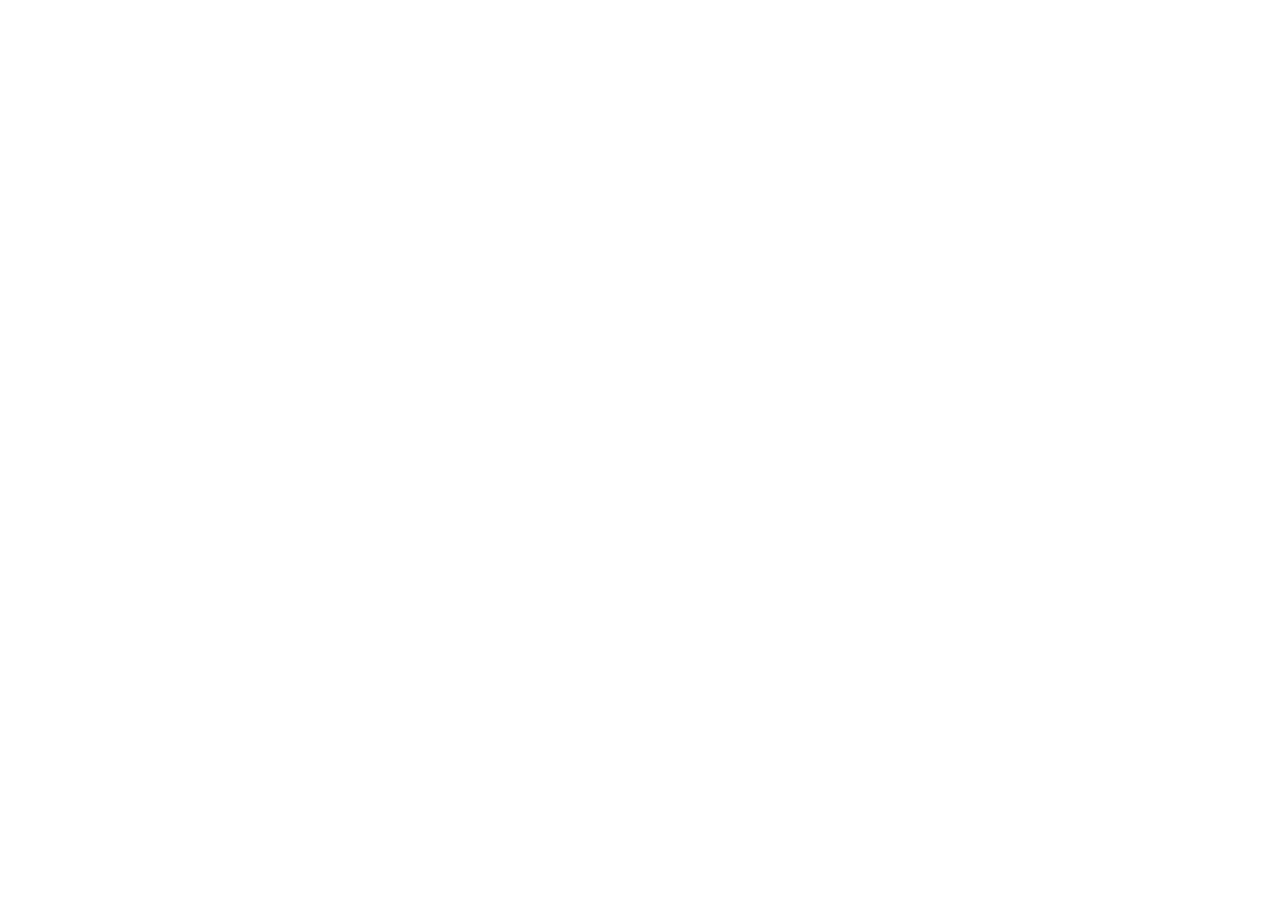
==== index.html @ b8824619 "Create index.html" ====
<!doctype html>
<html lang="en">
<head>
  <meta charset="utf-8">
  <meta name="viewport" content="width=device-width, initial-scale=1, viewport-fit=cover">
  <title>OneLife</title>
  <meta name="apple-mobile-web-app-title" content="OneLife">
  <meta name="mobile-web-app-capable" content="yes">
  <meta name="apple-mobile-web-app-capable" content="yes">
  <meta name="theme-color" content="#F6F5F2">
  <link rel="manifest" href="manifest.webmanifest">
  <link rel="apple-touch-icon" href="apple-touch-icon.png">
  <link rel="stylesheet" href="css/base.css">
  <link rel="stylesheet" href="css/board.css">
  <link rel="stylesheet" href="css/sheets.css">
  <link rel="stylesheet" href="css/screens.css">
  <script>
    (function () {
      var t = 'system';
      try { t = localStorage.getItem('onelife-theme') || 'system'; } catch (e) {}
      if (t !== 'light' && t !== 'dark') {
        t = window.matchMedia('(prefers-color-scheme: dark)').matches ? 'dark' : 'light';
      }
      document.documentElement.setAttribute('data-theme', t);
    })();
  </script>
</head>
<body>
  <div id="app"></div>
  <div id="sheet-root"></div>
  <canvas id="confetti"></canvas>
  <div id="toast" role="status" aria-live="polite"></div>
  <script type="module" src="js/app.js"></script>
</body>
</html>
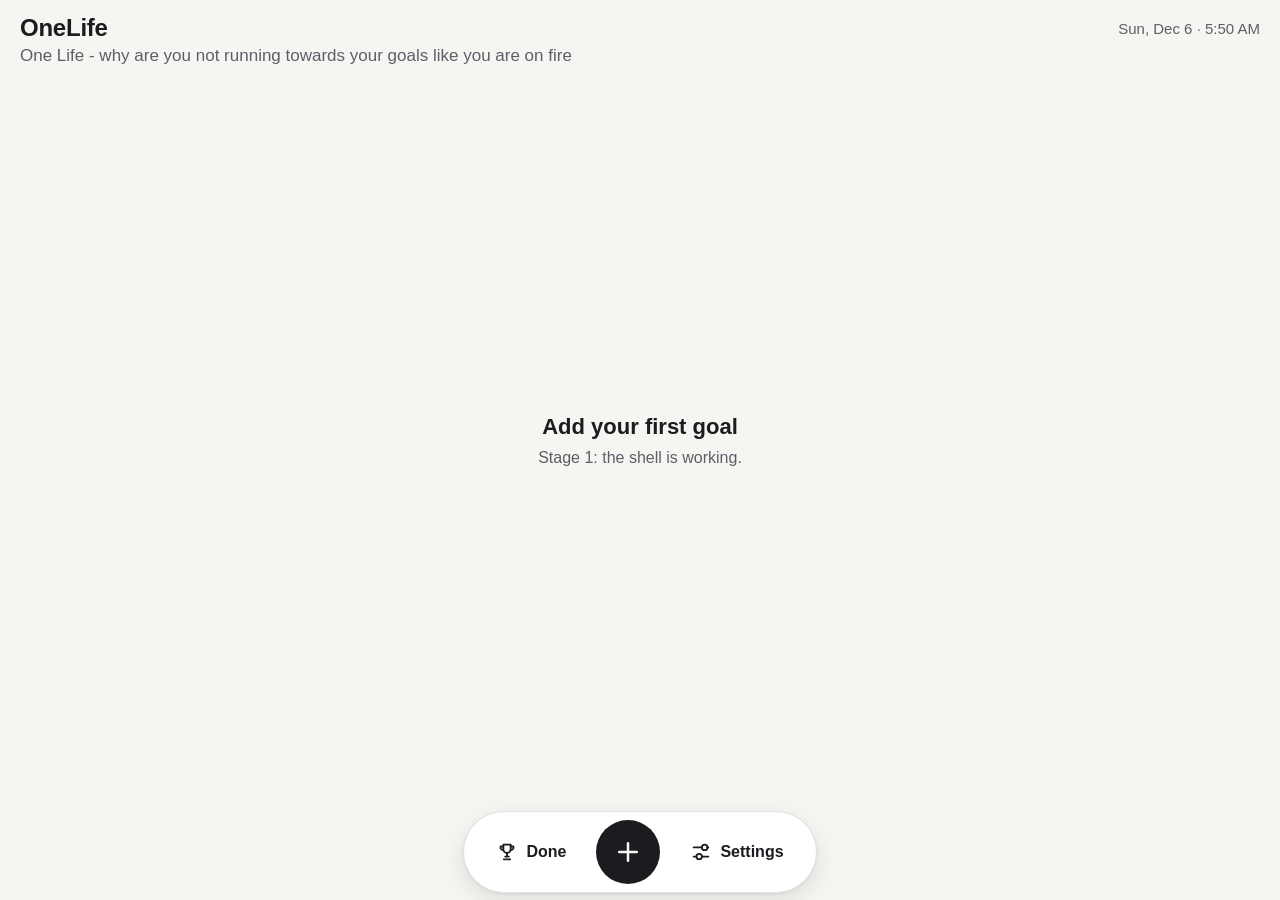
==== commit adf9bd1e: "Update fmt.Println message from 'Hello' to 'Goodbye'" ====
--- a/index.html
+++ b/index.html
@@ -7,28 +7,20 @@
   <meta name="apple-mobile-web-app-title" content="OneLife">
   <meta name="mobile-web-app-capable" content="yes">
   <meta name="apple-mobile-web-app-capable" content="yes">
-  <meta name="theme-color" content="#F6F5F2">
+  <meta name="apple-mobile-web-app-status-bar-style" content="black-translucent">
+  <meta name="color-scheme" content="dark">
+  <meta name="theme-color" content="#17181B">
   <link rel="manifest" href="manifest.webmanifest">
   <link rel="apple-touch-icon" href="apple-touch-icon.png">
   <link rel="stylesheet" href="css/base.css">
   <link rel="stylesheet" href="css/board.css">
   <link rel="stylesheet" href="css/sheets.css">
   <link rel="stylesheet" href="css/screens.css">
-  <script>
-    (function () {
-      var t = 'system';
-      try { t = localStorage.getItem('onelife-theme') || 'system'; } catch (e) {}
-      if (t !== 'light' && t !== 'dark') {
-        t = window.matchMedia('(prefers-color-scheme: dark)').matches ? 'dark' : 'light';
-      }
-      document.documentElement.setAttribute('data-theme', t);
-    })();
-  </script>
 </head>
 <body>
   <div id="app"></div>
   <div id="sheet-root"></div>
-  <canvas id="confetti"></canvas>
+  <div id="fx"></div>
   <div id="toast" role="status" aria-live="polite"></div>
   <script type="module" src="js/app.js"></script>
 </body>
--- a/css/base.css
+++ b/css/base.css
@@ -0,0 +1,190 @@
+/* OneLife base styles: colours, page frame, header, bottom bar, toast. */
+:root {
+  --bg: #F6F5F2;
+  --surface: #FFFFFF;
+  --text: #1C1C20;
+  --text-2: #5E5E69;
+  --line: rgba(20, 20, 30, 0.12);
+  --fill: rgba(20, 20, 30, 0.06);
+  --accent: #3D6FE8;
+  --red: #E5484D;
+  --red-text: #C62A2F;
+  --shadow: 0 8px 24px rgba(20, 20, 30, 0.10), 0 1px 3px rgba(20, 20, 30, 0.08);
+  --tint: 18%;
+  --c0: #4C7DF0; --c1: #1FA89A; --c2: #4FA657; --c3: #E0A21B;
+  --c4: #E8743B; --c5: #E0569B; --c6: #8B62E0; --c7: #6B7A90;
+}
+:root[data-theme="dark"] {
+  --bg: #141416;
+  --surface: #232327;
+  --text: #F2F2F5;
+  --text-2: #A7A7B2;
+  --line: rgba(255, 255, 255, 0.14);
+  --fill: rgba(255, 255, 255, 0.08);
+  --accent: #86A6FF;
+  --red-text: #FF8589;
+  --shadow: 0 8px 24px rgba(0, 0, 0, 0.5), 0 1px 3px rgba(0, 0, 0, 0.4);
+  --tint: 30%;
+}
+
+* { box-sizing: border-box; -webkit-tap-highlight-color: transparent; }
+html, body { margin: 0; height: 100%; }
+body {
+  background: var(--bg);
+  color: var(--text);
+  font: 17px/1.35 -apple-system, BlinkMacSystemFont, "Segoe UI", Roboto, "Helvetica Neue", Arial, sans-serif;
+  overflow: hidden;
+  overscroll-behavior: none;
+  touch-action: manipulation;
+  -webkit-user-select: none;
+  user-select: none;
+  -webkit-text-size-adjust: 100%;
+}
+button, input, textarea, select { font: inherit; color: inherit; }
+input, textarea { -webkit-user-select: text; user-select: text; }
+button { cursor: pointer; }
+
+#app {
+  position: fixed;
+  inset: 0;
+  display: flex;
+  flex-direction: column;
+  padding-top: env(safe-area-inset-top);
+  padding-left: env(safe-area-inset-left);
+  padding-right: env(safe-area-inset-right);
+}
+
+.icon { width: 22px; height: 22px; flex: none; }
+.icon-lg { width: 30px; height: 30px; }
+
+/* Header: app name, quote, status line */
+.header {
+  flex: none;
+  display: flex;
+  flex-wrap: wrap;
+  align-items: flex-start;
+  justify-content: space-between;
+  gap: 2px 24px;
+  padding: 14px 20px 10px;
+}
+.brand { flex: 1 1 440px; min-width: 0; }
+.brand-name { font-size: 24px; font-weight: 700; line-height: 1.15; letter-spacing: -0.01em; }
+.brand-quote { margin-top: 3px; font-size: 17px; line-height: 1.3; color: var(--text-2); overflow-wrap: break-word; }
+.status-line { flex: none; padding-top: 5px; font-size: 15px; color: var(--text-2); white-space: nowrap; }
+
+/* Board area */
+.board-wrap {
+  position: relative;
+  flex: 1 1 auto;
+  min-height: 0;
+  overflow-x: hidden;
+  overflow-y: auto;
+  -webkit-overflow-scrolling: touch;
+}
+.empty {
+  position: absolute;
+  inset: 0;
+  display: flex;
+  flex-direction: column;
+  align-items: center;
+  justify-content: center;
+  gap: 6px;
+  padding: 24px;
+  text-align: center;
+  color: var(--text-2);
+}
+.empty-title { font-size: 22px; font-weight: 600; color: var(--text); }
+.empty-sub { font-size: 16px; }
+
+/* Bottom bar */
+.bar {
+  flex: none;
+  height: calc(96px + env(safe-area-inset-bottom));
+  padding-bottom: env(safe-area-inset-bottom);
+  display: flex;
+  align-items: center;
+  justify-content: center;
+}
+.bar-inner {
+  display: flex;
+  align-items: center;
+  gap: 14px;
+  padding: 8px 16px;
+  background: var(--surface);
+  border: 1px solid var(--line);
+  border-radius: 999px;
+  box-shadow: var(--shadow);
+}
+.bar-btn {
+  position: relative;
+  display: flex;
+  align-items: center;
+  gap: 8px;
+  min-height: 48px;
+  padding: 0 16px;
+  border: 0;
+  border-radius: 999px;
+  background: transparent;
+  font-size: 16px;
+  font-weight: 600;
+}
+.bar-btn:active { background: var(--fill); }
+.add-btn {
+  width: 64px;
+  height: 64px;
+  flex: none;
+  display: grid;
+  place-items: center;
+  border: 0;
+  border-radius: 50%;
+  background: var(--text);
+  color: var(--bg);
+}
+.add-btn:active { transform: scale(0.95); }
+.dot {
+  position: absolute;
+  top: 8px;
+  right: 8px;
+  width: 10px;
+  height: 10px;
+  border-radius: 50%;
+  background: var(--red);
+}
+
+/* Toast and confetti layer */
+#toast {
+  position: fixed;
+  left: 50%;
+  bottom: calc(112px + env(safe-area-inset-bottom));
+  z-index: 60;
+  display: flex;
+  align-items: center;
+  gap: 14px;
+  max-width: min(92vw, 560px);
+  padding: 12px 18px;
+  border-radius: 14px;
+  background: var(--text);
+  color: var(--bg);
+  font-size: 16px;
+  opacity: 0;
+  pointer-events: none;
+  transform: translateX(-50%) translateY(20px);
+  transition: opacity 0.2s, transform 0.2s;
+}
+#toast.show { opacity: 1; pointer-events: auto; transform: translateX(-50%) translateY(0); }
+#toast button {
+  border: 0;
+  background: transparent;
+  color: inherit;
+  font-weight: 700;
+  text-decoration: underline;
+  padding: 6px 4px;
+}
+#confetti {
+  position: fixed;
+  inset: 0;
+  z-index: 70;
+  width: 100%;
+  height: 100%;
+  pointer-events: none;
+}
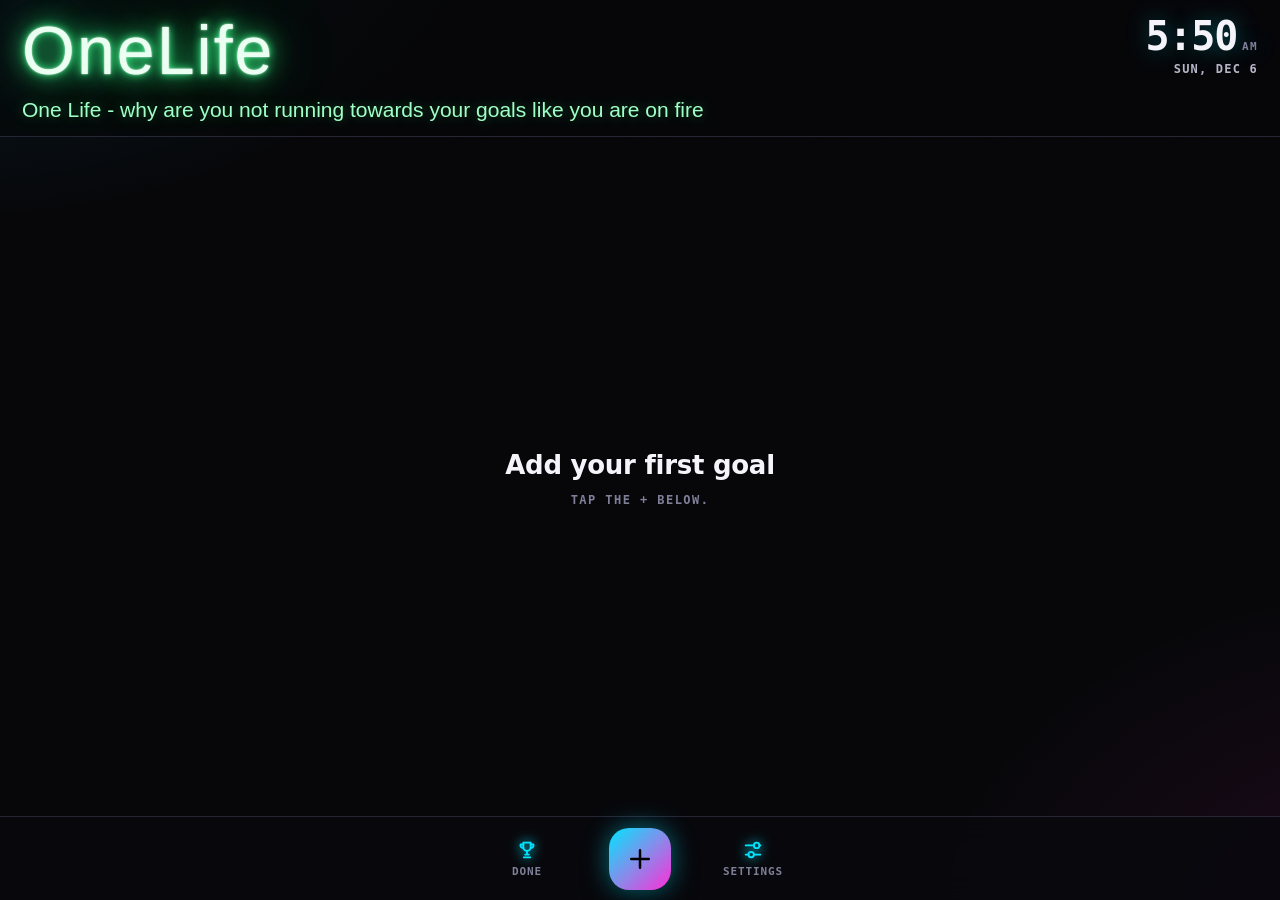
==== commit e7624a50: "Update index.html" ====
--- a/index.html
+++ b/index.html
@@ -9,13 +9,320 @@
   <meta name="apple-mobile-web-app-capable" content="yes">
   <meta name="apple-mobile-web-app-status-bar-style" content="black-translucent">
   <meta name="color-scheme" content="dark">
-  <meta name="theme-color" content="#17181B">
+  <meta name="theme-color" content="#060609">
   <link rel="manifest" href="manifest.webmanifest">
   <link rel="apple-touch-icon" href="apple-touch-icon.png">
   <link rel="stylesheet" href="css/base.css">
   <link rel="stylesheet" href="css/board.css">
   <link rel="stylesheet" href="css/sheets.css">
   <link rel="stylesheet" href="css/screens.css">
+  <style>
+    /* OneLife look: maximalist neon HUD. This block comes last, so it restyles
+       everything from the four css files without changing them. */
+    @property --a { syntax: '<angle>'; inherits: false; initial-value: 0deg; }
+
+    :root {
+      --bg: #060609; --void: #0f0f17; --panel: #0b0b12; --card2: #161621;
+      --text: #f4f4fa; --text-2: #b3b3c6; --tx3: #7a7a93;
+      --hair: #242433; --hair-2: #34344a;
+      --green: #39ff88; --green-core: #eafff2; --green-soft: #9dffc4;
+      --red: #ff3b5c; --red-text: #ff7d93;
+      --cyan: #00e5ff; --pink: #ff2bd6; --lime: #b6ff00; --orange: #ff8a00; --amber: #ffb800; --violet: #9d8cff;
+      --radius: 12px; --r: 18px;
+      --font: "Inter", "Segoe UI", system-ui, -apple-system, Roboto, sans-serif;
+      --font-num: "JetBrains Mono", "SF Mono", ui-monospace, Menlo, Consolas, monospace;
+      --t0: #00e5ff; --t1: #ff2bd6; --t2: #b6ff00; --t3: #ff8a00;
+      --t4: #39ff88; --t5: #ffb800; --t6: #9d8cff; --t7: #b3b3c6;
+      --s0: #00e5ff; --s1: #ff2bd6; --s2: #b6ff00; --s3: #ff8a00;
+      --s4: #39ff88; --s5: #ffb800; --s6: #9d8cff; --s7: #f4f4fa;
+      --glow-bg:
+        radial-gradient(900px 520px at -5% -10%, rgba(0, 229, 255, 0.11), transparent 60%),
+        radial-gradient(800px 600px at 110% 105%, rgba(255, 43, 214, 0.10), transparent 60%),
+        var(--bg);
+      --card-bg: linear-gradient(180deg, rgba(255, 255, 255, 0.035), rgba(255, 255, 255, 0) 60%), var(--void);
+      --rainbow: conic-gradient(from var(--a), var(--cyan), var(--pink), var(--orange), var(--lime), var(--cyan));
+    }
+
+    body { font: 400 16px/1.45 var(--font); background: var(--glow-bg); }
+    /* film grain */
+    body::after {
+      content: "";
+      position: fixed;
+      inset: -50%;
+      z-index: 100;
+      pointer-events: none;
+      opacity: 0.08;
+      mix-blend-mode: overlay;
+      will-change: transform;
+      background-image: url("data:image/svg+xml;utf8,<svg xmlns='http://www.w3.org/2000/svg' width='180' height='180'><filter id='n'><feTurbulence type='fractalNoise' baseFrequency='.85' numOctaves='3' stitchTiles='stitch'/><feColorMatrix values='0 0 0 0 1 0 0 0 0 1 0 0 0 0 1 0 0 0 1 0'/></filter><rect width='180' height='180' filter='url(%23n)'/></svg>");
+      animation: grain 0.9s steps(6) infinite;
+    }
+    @keyframes grain {
+      0%, 100% { transform: translate(0, 0); }
+      20% { transform: translate(-3%, 2%); }
+      40% { transform: translate(2%, -4%); }
+      60% { transform: translate(-4%, 3%); }
+      80% { transform: translate(4%, 1%); }
+    }
+    @keyframes spin { to { --a: 360deg; } }
+
+    .n { font-family: var(--font-num); font-weight: 700; letter-spacing: 0; }
+
+    /* ----- Header: the name stays exactly as it was ----- */
+    .header { padding: 16px 22px 12px; border-bottom: 1px solid var(--hair); background: rgba(6, 6, 9, 0.55); }
+    .brand-name, .brand-quote { font-family: "Avenir Next", -apple-system, "Helvetica Neue", "Segoe UI", sans-serif; }
+    .clock { font-weight: 800; font-size: 40px; letter-spacing: -0.03em; text-shadow: 0 0 22px rgba(0, 229, 255, 0.35); }
+    .clock .ampm { font: 700 11px var(--font-num); letter-spacing: 0.12em; color: var(--tx3); }
+    .cluster-date { font: 600 12px var(--font-num); letter-spacing: 0.1em; text-transform: uppercase; color: var(--text-2); }
+    .cluster-score { font: 600 12px var(--font-num); letter-spacing: 0.1em; text-transform: uppercase; color: var(--tx3); }
+    .cluster-score .n { font-size: 16px; font-weight: 800; color: var(--pink); text-shadow: 0 0 14px var(--pink); }
+    .empty-title { font-size: 26px; font-weight: 800; letter-spacing: -0.01em; }
+    .empty-sub { font: 600 12px var(--font-num); letter-spacing: 0.12em; text-transform: uppercase; color: var(--tx3); }
+
+    /* ----- Goal boxes: rounded glowing cards, colour still from the heat scale ----- */
+    .box-body { padding: 13px 14px 12px 24px; border-radius: var(--r); background: var(--card-bg); }
+    .box-tag { left: 10px; top: 14px; bottom: 14px; width: 4px; border-radius: 2px; opacity: 1; box-shadow: 0 0 8px var(--tag); }
+    .box .box-title { font-weight: 750; line-height: 1.2; letter-spacing: -0.01em; }
+    .box-second .n, .box-progress .n, .box-status .n { font-size: 1em; }
+    .box-bar { height: 6px; border-radius: 3px; background: var(--hair); overflow: hidden; }
+    .box-bar b { border-radius: inherit; box-shadow: 0 0 10px var(--neon); }
+    .box-strip i { border-radius: 3px; }
+    .box-tick span { border-width: 2px; border-radius: 9px; background: color-mix(in srgb, var(--neon) 14%, transparent); }
+    .box.is-done .box-title { color: var(--text-2); }
+    /* a session running right now gets the spinning rainbow border */
+    .box.is-running .box-body {
+      border-color: transparent;
+      background: linear-gradient(var(--void), var(--void)) padding-box, var(--rainbow) border-box;
+      animation: drift var(--drift, 11s) ease-in-out var(--phase, 0s) infinite alternate, spin 6s linear infinite;
+    }
+    .box.is-running.flash .box-body { border-color: #fff; background: color-mix(in srgb, var(--neon) 38%, var(--void)); }
+
+    /* ----- Bottom bar ----- */
+    .bar {
+      height: calc(84px + env(safe-area-inset-bottom));
+      gap: 34px;
+      border-top: 1px solid var(--hair);
+      background: rgba(8, 8, 13, 0.9);
+      -webkit-backdrop-filter: blur(14px);
+      backdrop-filter: blur(14px);
+    }
+    .bar-btn {
+      flex-direction: column;
+      gap: 4px;
+      min-width: 96px;
+      min-height: 56px;
+      padding: 0 12px;
+      border: 0;
+      border-radius: var(--radius);
+      background: none;
+      color: var(--tx3);
+      font: 700 11px var(--font-num);
+      letter-spacing: 0.08em;
+      text-transform: uppercase;
+    }
+    .bar-btn .icon { color: var(--cyan); filter: drop-shadow(0 0 6px var(--cyan)); }
+    .bar-btn:active { background: var(--card2); color: var(--text); }
+    .add-btn {
+      width: 62px;
+      height: 62px;
+      border: 0;
+      border-radius: 20px;
+      color: #000;
+      background: linear-gradient(135deg, var(--cyan), var(--pink));
+      box-shadow: 0 0 26px rgba(0, 229, 255, 0.45), 0 10px 26px rgba(0, 0, 0, 0.6);
+    }
+    .add-btn:active { transform: scale(0.94); }
+    .dot { top: 4px; right: 26px; border-radius: 50%; background: var(--pink); box-shadow: 0 0 10px var(--pink); }
+
+    /* ----- Toast ----- */
+    #toast {
+      padding: 10px 12px 10px 16px;
+      border: 1px solid var(--hair-2);
+      border-radius: 14px;
+      background: #15151f;
+      box-shadow: 0 8px 30px rgba(0, 0, 0, 0.6);
+      font-size: 14px;
+    }
+    #toast button {
+      min-height: 44px;
+      padding: 0 12px;
+      border-radius: 10px;
+      background: var(--card2);
+      color: var(--cyan);
+      font-weight: 800;
+      text-decoration: none;
+    }
+
+    /* ----- Sheets, inputs, buttons ----- */
+    .sheet-backdrop { background: rgba(0, 0, 0, 0.62); -webkit-backdrop-filter: blur(3px); backdrop-filter: blur(3px); }
+    .sheet {
+      position: relative;
+      border: 1px solid var(--hair-2);
+      border-radius: 22px;
+      background: var(--panel);
+      box-shadow: 0 12px 40px rgba(0, 0, 0, 0.6), 0 0 40px rgba(0, 229, 255, 0.07);
+    }
+    .sheet::before {
+      content: "";
+      position: absolute;
+      top: 0;
+      left: 18%;
+      right: 18%;
+      height: 1px;
+      background: linear-gradient(90deg, transparent, var(--cyan), var(--pink), transparent);
+    }
+    .sheet-title { margin-bottom: 14px; font: 800 13px var(--font-num); letter-spacing: 0.12em; text-transform: uppercase; }
+    .sheet-note, .fnote { font-size: 14px; color: var(--text-2); }
+
+    .input { min-height: 48px; border: 1px solid var(--hair-2); border-radius: 12px; background: var(--bg); font-size: 16px; }
+    .input:focus { border-color: var(--cyan); box-shadow: 0 0 0 3px rgba(0, 229, 255, 0.18); }
+    .input::placeholder { color: var(--tx3); }
+    .input-title { font-family: var(--font-num); font-weight: 600; font-size: 18px; }
+
+    .btn {
+      min-height: 46px;
+      padding: 0 16px;
+      border: 1px solid var(--hair-2);
+      border-radius: 12px;
+      background: var(--card2);
+      color: var(--text);
+      font-size: 15px;
+      font-weight: 650;
+      letter-spacing: 0;
+      white-space: nowrap;
+    }
+    .btn:active { border-color: var(--tx3); background: var(--card2); }
+    .btn-primary {
+      border: 0;
+      color: #000;
+      background: linear-gradient(135deg, var(--cyan), #8b6cff);
+      box-shadow: 0 0 18px rgba(0, 229, 255, 0.28);
+    }
+    .btn-primary:active { background: linear-gradient(135deg, var(--cyan), #8b6cff); }
+    .btn-primary:disabled { box-shadow: none; }
+    .btn-danger { border-color: rgba(255, 59, 92, 0.6); background: transparent; color: var(--red); }
+    .icon-btn { border-color: var(--hair-2); border-radius: 12px; background: var(--card2); }
+
+    .fsec-label { font: 700 11px/1.3 var(--font-num); letter-spacing: 0.14em; text-transform: uppercase; color: var(--tx3); }
+    .field { font-size: 13px; font-weight: 650; color: var(--text-2); }
+    .field-error { font-size: 14px; color: var(--red); }
+    .seg-btn { border: 1px solid var(--hair-2); border-radius: 10px; background: var(--card2); color: var(--text-2); font-size: 14px; font-weight: 700; }
+    .seg-btn.is-on { border-color: var(--cyan); background: var(--cyan); color: #000; box-shadow: 0 0 12px rgba(0, 229, 255, 0.4); }
+    .num-seg .seg-btn { font: 700 15px var(--font-num); }
+    .chips .seg-btn { border-radius: 999px; }
+    .chips .daychip { border-radius: 50%; }
+    .chips-label, .scale > span { font: 700 11px var(--font-num); letter-spacing: 0.14em; text-transform: uppercase; color: var(--tx3); }
+    .dayrow-off { color: var(--tx3); }
+    .swatch { border-radius: 12px; opacity: 0.8; box-shadow: 0 0 12px color-mix(in srgb, var(--tag) 60%, transparent); }
+
+    /* ----- Goal detail ----- */
+    .detail-tag { width: 5px; border-radius: 3px; box-shadow: 0 0 10px var(--tag); }
+    .detail-title { font-size: 24px; font-weight: 800; letter-spacing: -0.01em; }
+    .detail-sub { font: 600 12px var(--font-num); letter-spacing: 0.06em; color: var(--text-2); }
+    .pill {
+      min-height: 32px;
+      display: inline-flex;
+      align-items: center;
+      padding: 0 12px;
+      border: 1px solid var(--hair-2);
+      border-radius: 999px;
+      background: var(--card2);
+      font-size: 13px;
+    }
+    .pill.hot { border-color: rgba(255, 59, 92, 0.6); background: transparent; color: var(--red); }
+    .pill.hot .n { color: var(--red); }
+    .steptick i { border-width: 2px; border-radius: 8px; }
+    .steptick.is-on i { border-color: var(--green); background: var(--green); color: #000; box-shadow: 0 0 12px var(--green); }
+    .steptick.is-on span { color: var(--tx3); text-decoration: line-through; }
+    .bignum b { font-weight: 800; font-size: 42px; letter-spacing: -0.03em; text-shadow: 0 0 22px rgba(0, 229, 255, 0.35); }
+    .bar-line { height: 6px; border-radius: 3px; background: var(--hair); overflow: hidden; }
+    .bar-line b { border-radius: inherit; background: var(--cyan); box-shadow: 0 0 10px var(--cyan); }
+    .stat { border: 1px solid var(--hair); border-radius: var(--r); background: var(--card-bg); }
+    .stat-num { font-weight: 800; letter-spacing: -0.02em; text-shadow: 0 0 16px rgba(0, 229, 255, 0.45); }
+    .stat-num.hot { color: var(--red); text-shadow: 0 0 16px rgba(255, 59, 92, 0.5); }
+    .stat-label { font: 700 11px/1.3 var(--font-num); letter-spacing: 0.14em; text-transform: uppercase; color: var(--tx3); }
+    .hrow-day { font: 600 12px var(--font-num); letter-spacing: 0.04em; color: var(--tx3); }
+    .hrow-what.hot, .hrow-what.hot .n { color: var(--red); }
+
+    /* ----- Goal finished: card with the spinning rainbow border ----- */
+    .finish-card {
+      border: 1.5px solid transparent;
+      border-radius: 22px;
+      background: linear-gradient(var(--void), var(--void)) padding-box, var(--rainbow) border-box;
+      box-shadow: 0 0 40px rgba(0, 229, 255, 0.18), 0 0 80px rgba(255, 43, 214, 0.12);
+      animation: spin 6s linear infinite;
+    }
+    .finish-label { font: 700 12px var(--font-num); letter-spacing: 0.14em; text-transform: uppercase; color: var(--green); }
+    .finish-title { font-weight: 800; letter-spacing: -0.02em; color: var(--text); text-shadow: 0 0 22px rgba(0, 229, 255, 0.35); }
+    .finish-totals { font-family: var(--font-num); font-size: 14px; }
+
+    /* ----- Screens: Done and Settings ----- */
+    #screen { background: var(--glow-bg); }
+    .screen-head {
+      min-height: 56px;
+      padding: 8px 16px;
+      border-bottom: 1px solid var(--hair);
+      background: rgba(6, 6, 9, 0.8);
+      -webkit-backdrop-filter: blur(14px);
+      backdrop-filter: blur(14px);
+    }
+    .screen-title {
+      flex: 0 0 auto;
+      margin-right: auto;
+      font: 800 15px var(--font-num);
+      letter-spacing: 0.1em;
+      text-transform: uppercase;
+      color: transparent;
+      background: linear-gradient(90deg, var(--cyan), var(--pink));
+      -webkit-background-clip: text;
+      background-clip: text;
+    }
+    .screen-body { padding-top: 16px; }
+    .screen-empty { font-size: 15px; font-weight: 600; color: var(--tx3); }
+
+    .set-sec, .set-sec:first-child {
+      margin-bottom: 10px;
+      padding: 16px;
+      border: 1px solid var(--hair);
+      border-radius: var(--r);
+      background: var(--card-bg);
+    }
+    .set-h { margin-bottom: 12px; font: 800 13px var(--font-num); letter-spacing: 0.12em; text-transform: uppercase; }
+    .set-row { margin-top: 6px; padding: 8px 0; border-bottom: 1px solid var(--hair); }
+    .set-row:last-child { border-bottom: 0; }
+    .set-label { font-size: 14px; font-weight: 600; }
+    .set-note { font-size: 13px; color: var(--tx3); }
+    .set-banner {
+      border-color: rgba(255, 184, 0, 0.45);
+      border-radius: 12px;
+      color: var(--amber);
+      box-shadow: 0 0 22px rgba(255, 184, 0, 0.12);
+    }
+
+    .sign { border-radius: var(--r); background: var(--card-bg); }
+    .sign-title { font-size: 24px; font-weight: 800; letter-spacing: -0.01em; }
+    .sign-meta { font: 600 12px var(--font-num); letter-spacing: 0.08em; text-transform: uppercase; color: var(--tx3); }
+    .sign-totals { font-family: var(--font-num); font-size: 13px; }
+    .feed-day b { font: 800 13px var(--font-num); letter-spacing: 0.12em; text-transform: uppercase; color: var(--cyan); }
+    .feed-day span { font: 600 12px var(--font-num); color: var(--tx3); }
+    .win-time { font: 600 12px var(--font-num); color: var(--tx3); }
+    .win-title { font-size: 15px; font-weight: 650; }
+    .tagdot { width: 9px; height: 9px; border-radius: 50%; box-shadow: 0 0 8px var(--tag); }
+    .cal-month { font-size: 22px; font-weight: 800; letter-spacing: -0.01em; }
+    .cal-wd { font: 700 11px var(--font-num); letter-spacing: 0.14em; text-transform: uppercase; color: var(--tx3); }
+    .cal-cell { border-radius: 10px; }
+    .cal-cell.is-today { border-color: var(--cyan); box-shadow: 0 0 10px rgba(0, 229, 255, 0.35); }
+
+    .install { border-color: var(--hair-2); border-radius: 14px; background: #15151f; box-shadow: 0 8px 30px rgba(0, 0, 0, 0.6); }
+
+    /* ----- Motion setting ----- */
+    body.motion-calm::after, body.motion-off::after { animation: none; }
+    .motion-off .box.is-running .box-body, .motion-off .finish-card { animation: none; }
+    @media (prefers-reduced-motion: reduce) {
+      body::after { animation: none; }
+      .box.is-running .box-body, .finish-card { animation: none; }
+    }
+  </style>
 </head>
 <body>
   <div id="app"></div>
--- a/css/base.css
+++ b/css/base.css
@@ -1,30 +1,23 @@
-/* OneLife base styles: colours, page frame, header, bottom bar, toast. */
+/* OneLife base styles. Dark only: matte charcoal, neon green brand, sharp corners. */
 :root {
-  --bg: #F6F5F2;
-  --surface: #FFFFFF;
-  --text: #1C1C20;
-  --text-2: #5E5E69;
-  --line: rgba(20, 20, 30, 0.12);
-  --fill: rgba(20, 20, 30, 0.06);
-  --accent: #3D6FE8;
-  --red: #E5484D;
-  --red-text: #C62A2F;
-  --shadow: 0 8px 24px rgba(20, 20, 30, 0.10), 0 1px 3px rgba(20, 20, 30, 0.08);
-  --tint: 18%;
-  --c0: #4C7DF0; --c1: #1FA89A; --c2: #4FA657; --c3: #E0A21B;
-  --c4: #E8743B; --c5: #E0569B; --c6: #8B62E0; --c7: #6B7A90;
-}
-:root[data-theme="dark"] {
-  --bg: #141416;
-  --surface: #232327;
-  --text: #F2F2F5;
-  --text-2: #A7A7B2;
-  --line: rgba(255, 255, 255, 0.14);
-  --fill: rgba(255, 255, 255, 0.08);
-  --accent: #86A6FF;
-  --red-text: #FF8589;
-  --shadow: 0 8px 24px rgba(0, 0, 0, 0.5), 0 1px 3px rgba(0, 0, 0, 0.4);
-  --tint: 30%;
+  color-scheme: dark;
+  --bg: #17181B;
+  --void: #09090B;
+  --panel: #202126;
+  --text: #F3F5F8;
+  --text-2: #9BA1AD;
+  --hair: rgba(255, 255, 255, 0.10);
+  --hair-2: rgba(255, 255, 255, 0.20);
+  --green: #3DFF8A;
+  --green-core: #E9FFF1;
+  --green-soft: #A6FFCB;
+  --red: #FF2B2B;
+  --red-text: #FF7C7C;
+  --radius: 3px;
+  --font: "Avenir Next", -apple-system, BlinkMacSystemFont, "Helvetica Neue", "Segoe UI", Roboto, sans-serif;
+  --font-num: "DIN Alternate", "Avenir Next Condensed", -apple-system, BlinkMacSystemFont, "Segoe UI", Roboto, sans-serif;
+  --t0: #5B8DEF; --t1: #2DB5A8; --t2: #6DBB63; --t3: #E3B341;
+  --t4: #EC8A4F; --t5: #E26BA6; --t6: #9C7BEA; --t7: #8A97AB;
 }
 
 * { box-sizing: border-box; -webkit-tap-highlight-color: transparent; }
@@ -32,7 +25,8 @@
 body {
   background: var(--bg);
   color: var(--text);
-  font: 17px/1.35 -apple-system, BlinkMacSystemFont, "Segoe UI", Roboto, "Helvetica Neue", Arial, sans-serif;
+  font: 400 17px/1.35 var(--font);
+  -webkit-font-smoothing: antialiased;
   overflow: hidden;
   overscroll-behavior: none;
   touch-action: manipulation;
@@ -42,7 +36,7 @@
 }
 button, input, textarea, select { font: inherit; color: inherit; }
 input, textarea { -webkit-user-select: text; user-select: text; }
-button { cursor: pointer; }
+button { cursor: pointer; -webkit-appearance: none; appearance: none; }
 
 #app {
   position: fixed;
@@ -57,20 +51,76 @@
 .icon { width: 22px; height: 22px; flex: none; }
 .icon-lg { width: 30px; height: 30px; }
 
-/* Header: app name, quote, status line */
+/* Numbers are always set in the heavy instrument face */
+.n {
+  font-family: var(--font-num);
+  font-weight: 700;
+  color: var(--text);
+  font-variant-numeric: tabular-nums;
+  letter-spacing: 0.01em;
+}
+
+/* Header: neon wordmark, quote, clock cluster */
 .header {
   flex: none;
   display: flex;
   flex-wrap: wrap;
   align-items: flex-start;
   justify-content: space-between;
-  gap: 2px 24px;
-  padding: 14px 20px 10px;
+  gap: 10px 32px;
+  padding: 18px 26px 12px;
 }
 .brand { flex: 1 1 440px; min-width: 0; }
-.brand-name { font-size: 24px; font-weight: 700; line-height: 1.15; letter-spacing: -0.01em; }
-.brand-quote { margin-top: 3px; font-size: 17px; line-height: 1.3; color: var(--text-2); overflow-wrap: break-word; }
-.status-line { flex: none; padding-top: 5px; font-size: 15px; color: var(--text-2); white-space: nowrap; }
+.brand-name {
+  font-size: clamp(44px, 6.2vw, 68px);
+  font-weight: 200;
+  line-height: 1;
+  letter-spacing: 0.03em;
+  color: var(--green-core);
+  text-shadow:
+    0 0 2px rgba(255, 255, 255, 0.9),
+    0 0 9px var(--green),
+    0 0 24px var(--green),
+    0 0 54px rgba(61, 255, 138, 0.55),
+    0 0 100px rgba(61, 255, 138, 0.28);
+  animation: sign-breathe 9s ease-in-out infinite;
+}
+@keyframes sign-breathe {
+  0%, 100% { opacity: 1; }
+  50% { opacity: 0.84; }
+}
+.brand-quote {
+  margin-top: 12px;
+  max-width: 38em;
+  font-size: clamp(17px, 2vw, 21px);
+  line-height: 1.35;
+  color: var(--green-soft);
+  text-shadow: 0 0 12px rgba(61, 255, 138, 0.35);
+  overflow-wrap: break-word;
+}
+.cluster { flex: none; text-align: right; }
+.clock {
+  font-family: var(--font-num);
+  font-weight: 700;
+  font-size: 42px;
+  line-height: 1;
+  font-variant-numeric: tabular-nums;
+}
+.clock .ampm {
+  margin-left: 5px;
+  font-family: var(--font);
+  font-weight: 400;
+  font-size: 15px;
+  color: var(--text-2);
+  text-transform: uppercase;
+}
+.cluster-date { margin-top: 6px; font-size: 15px; color: var(--text-2); }
+.cluster-score { margin-top: 2px; font-size: 15px; color: var(--text-2); }
+@media (max-width: 760px) {
+  .cluster { display: flex; align-items: baseline; gap: 14px; text-align: left; }
+  .clock { font-size: 30px; }
+  .cluster-date, .cluster-score { margin-top: 0; }
+}
 
 /* Board area */
 .board-wrap {
@@ -88,15 +138,15 @@
   flex-direction: column;
   align-items: center;
   justify-content: center;
-  gap: 6px;
+  gap: 8px;
   padding: 24px;
   text-align: center;
   color: var(--text-2);
 }
-.empty-title { font-size: 22px; font-weight: 600; color: var(--text); }
+.empty-title { font-size: 30px; font-weight: 200; color: var(--text); }
 .empty-sub { font-size: 16px; }
 
-/* Bottom bar */
+/* Bottom bar: sharp neon-green controls */
 .bar {
   flex: none;
   height: calc(96px + env(safe-area-inset-bottom));
@@ -104,54 +154,52 @@
   display: flex;
   align-items: center;
   justify-content: center;
-}
-.bar-inner {
-  display: flex;
-  align-items: center;
-  gap: 14px;
-  padding: 8px 16px;
-  background: var(--surface);
-  border: 1px solid var(--line);
-  border-radius: 999px;
-  box-shadow: var(--shadow);
+  gap: 18px;
 }
 .bar-btn {
   position: relative;
-  display: flex;
-  align-items: center;
-  gap: 8px;
+  min-width: 136px;
   min-height: 48px;
-  padding: 0 16px;
-  border: 0;
-  border-radius: 999px;
+  padding: 0 18px;
+  display: inline-flex;
+  align-items: center;
+  justify-content: center;
+  gap: 10px;
+  border: 1px solid color-mix(in srgb, var(--green) 45%, transparent);
+  border-radius: var(--radius);
   background: transparent;
+  color: var(--green-soft);
   font-size: 16px;
-  font-weight: 600;
-}
-.bar-btn:active { background: var(--fill); }
+  letter-spacing: 0.02em;
+}
+.bar-btn:active { background: color-mix(in srgb, var(--green) 14%, transparent); }
 .add-btn {
   width: 64px;
   height: 64px;
   flex: none;
   display: grid;
   place-items: center;
-  border: 0;
-  border-radius: 50%;
-  background: var(--text);
-  color: var(--bg);
+  border: 1.5px solid var(--green);
+  border-radius: var(--radius);
+  background: var(--void);
+  color: var(--green-core);
+  box-shadow:
+    0 0 6px var(--green),
+    0 0 20px color-mix(in srgb, var(--green) 55%, transparent),
+    inset 0 0 12px color-mix(in srgb, var(--green) 25%, transparent);
 }
 .add-btn:active { transform: scale(0.95); }
 .dot {
   position: absolute;
-  top: 8px;
-  right: 8px;
+  top: -4px;
+  right: -4px;
   width: 10px;
   height: 10px;
-  border-radius: 50%;
   background: var(--red);
-}
-
-/* Toast and confetti layer */
+  box-shadow: 0 0 8px var(--red);
+}
+
+/* Toast */
 #toast {
   position: fixed;
   left: 50%;
@@ -161,30 +209,37 @@
   align-items: center;
   gap: 14px;
   max-width: min(92vw, 560px);
-  padding: 12px 18px;
-  border-radius: 14px;
-  background: var(--text);
-  color: var(--bg);
+  padding: 12px 16px;
+  border: 1px solid var(--hair-2);
+  border-radius: var(--radius);
+  background: var(--panel);
+  color: var(--text);
   font-size: 16px;
   opacity: 0;
   pointer-events: none;
-  transform: translateX(-50%) translateY(20px);
+  transform: translateX(-50%) translateY(16px);
   transition: opacity 0.2s, transform 0.2s;
 }
 #toast.show { opacity: 1; pointer-events: auto; transform: translateX(-50%) translateY(0); }
 #toast button {
   border: 0;
   background: transparent;
-  color: inherit;
-  font-weight: 700;
-  text-decoration: underline;
+  color: var(--green-soft);
+  font-weight: 600;
   padding: 6px 4px;
 }
-#confetti {
-  position: fixed;
-  inset: 0;
-  z-index: 70;
-  width: 100%;
-  height: 100%;
-  pointer-events: none;
-}
+
+/* Effects layer: the power surge */
+#fx { position: fixed; inset: 0; z-index: 70; pointer-events: none; overflow: hidden; }
+.surge {
+  position: absolute;
+  border: 2px solid var(--neon, #fff);
+  border-radius: 50%;
+  box-shadow: 0 0 14px var(--neon, #fff), inset 0 0 14px var(--neon, #fff);
+  transform: translate(-50%, -50%);
+}
+.surge-wash { position: absolute; inset: 0; }
+
+@media (prefers-reduced-motion: reduce) {
+  .brand-name { animation: none; }
+}
--- a/css/board.css
+++ b/css/board.css
@@ -0,0 +1,173 @@
+/* Goal boxes: a neon outline around black. Colour and glow follow urgency. */
+[hidden] { display: none !important; }
+
+.board { position: relative; width: 100%; min-height: 100%; }
+.board.no-anim .box { transition: none; }
+
+.box {
+  position: absolute;
+  left: 0;
+  top: 0;
+  container-type: inline-size;
+  --neon: #2E8BFF;
+  --lit-lo: 0.4;
+  --lit-hi: 0.7;
+  --breath: 6s;
+  --tag: var(--t7);
+  transition: transform 0.5s ease-in-out, width 0.5s ease-in-out, height 0.5s ease-in-out, opacity 0.4s;
+}
+.box-body {
+  position: absolute;
+  inset: 0;
+  display: flex;
+  flex-direction: column;
+  justify-content: space-between;
+  gap: 4px;
+  padding: 12px 14px 12px 22px;
+  border: 1.5px solid var(--neon);
+  border-radius: var(--radius);
+  background: var(--void);
+  box-shadow: inset 0 0 16px color-mix(in srgb, var(--neon) 20%, transparent);
+  transition: border-color 0.6s, background-color 0.3s, box-shadow 0.6s;
+  animation: drift var(--drift, 11s) ease-in-out var(--phase, 0s) infinite alternate;
+}
+.box-body::before {
+  content: "";
+  position: absolute;
+  inset: -1.5px;
+  border-radius: inherit;
+  pointer-events: none;
+  box-shadow:
+    0 0 5px var(--neon),
+    0 0 16px color-mix(in srgb, var(--neon) 75%, transparent),
+    0 0 44px color-mix(in srgb, var(--neon) 40%, transparent);
+  animation: breathe var(--breath) ease-in-out infinite;
+}
+@keyframes breathe {
+  0%, 100% { opacity: var(--lit-lo); }
+  50% { opacity: var(--lit-hi); }
+}
+@keyframes drift {
+  from { transform: translate(calc(var(--dx, 5px) * -1), calc(var(--dy, 4px) * -1)); }
+  to { transform: translate(var(--dx, 5px), var(--dy, 4px)); }
+}
+.box:active .box-body { filter: brightness(1.25); }
+
+/* The goal's own colour: a thin stripe on the left edge */
+.box-tag {
+  position: absolute;
+  left: 9px;
+  top: 12px;
+  bottom: 12px;
+  width: 3px;
+  border-radius: 1px;
+  background: var(--tag);
+  opacity: 0.9;
+}
+
+/* Title: thicker when small, thin when large */
+.box-title {
+  font-size: clamp(17px, 8.5cqw, 30px);
+  font-weight: 500;
+  line-height: 1.18;
+  display: -webkit-box;
+  -webkit-box-orient: vertical;
+  -webkit-line-clamp: 2;
+  overflow: hidden;
+  overflow-wrap: break-word;
+}
+@container (min-width: 230px) {
+  .box-title { font-weight: 400; }
+}
+@container (min-width: 320px) {
+  .box-title { font-weight: 200; letter-spacing: 0.01em; }
+}
+
+/* Middle: second status, progress, seven-day strip */
+.box-mid { display: flex; flex-direction: column; gap: 5px; min-width: 0; }
+.box-second, .box-progress, .box-status {
+  font-size: clamp(14px, 5.5cqw, 18px);
+  line-height: 1.25;
+  color: var(--text-2);
+  white-space: nowrap;
+  overflow: hidden;
+  text-overflow: ellipsis;
+}
+.box-second .n, .box-progress .n, .box-status .n { font-size: 1.12em; }
+.box-second.hot, .box-second.hot .n, .box-status.hot, .box-status.hot .n { color: var(--red-text); }
+.box-progress { display: flex; align-items: center; gap: 10px; }
+.box-progress span { flex: none; }
+.box-bar { position: relative; flex: 1 1 auto; min-width: 20px; height: 3px; background: var(--hair-2); }
+.box-bar b { position: absolute; left: 0; top: 0; bottom: 0; background: var(--neon); box-shadow: 0 0 6px var(--neon); }
+.box-strip { display: flex; gap: 5px; }
+.box-strip i { width: 9px; height: 9px; border: 1px solid transparent; }
+.box-strip .d-done { background: var(--text); }
+.box-strip .d-madeup { background: var(--text); border-color: var(--red-text); }
+.box-strip .d-missed { background: var(--red); }
+.box-strip .d-skipped { border-color: var(--text-2); }
+.box-strip .d-pending { border-color: var(--text); }
+.box-strip .d-none { background: var(--hair); }
+
+.box-foot {
+  display: flex;
+  align-items: flex-end;
+  justify-content: space-between;
+  gap: 8px;
+  min-height: 28px;
+}
+.box-status { min-width: 0; }
+
+/* Tick control: a small sharp square in the box's heat colour */
+.box-tick {
+  flex: none;
+  width: 44px;
+  height: 44px;
+  margin: -8px -8px -8px 0;
+  display: grid;
+  place-items: center;
+  border: 0;
+  background: transparent;
+  color: var(--neon);
+}
+.box-tick span {
+  width: 28px;
+  height: 28px;
+  display: grid;
+  place-items: center;
+  border: 1.5px solid currentColor;
+  border-radius: 2px;
+  box-shadow: 0 0 8px color-mix(in srgb, var(--neon) 60%, transparent);
+}
+.box-tick .icon { width: 18px; height: 18px; }
+@container (min-width: 320px) {
+  .box-tick span { width: 34px; height: 34px; }
+  .box-tick .icon { width: 22px; height: 22px; }
+}
+
+/* States */
+.box.is-done .box-title { color: #C9D2E0; }
+.box.is-missed .box-body { border-width: 2px; }
+.box.is-upcoming .box-body { border-style: dashed; box-shadow: none; }
+.box.is-upcoming .box-body::before { display: none; }
+.box.is-running .box-tick span { animation: live 1.6s ease-in-out infinite; }
+@keyframes live {
+  0%, 100% { box-shadow: 0 0 6px color-mix(in srgb, var(--neon) 60%, transparent); }
+  50% { box-shadow: 0 0 16px var(--neon); }
+}
+
+/* Power surge: the box flashes white-hot for a moment */
+.box.flash .box-body {
+  border-color: #fff;
+  background: color-mix(in srgb, var(--neon) 38%, var(--void));
+}
+.box.flash .box-body::before {
+  animation: none;
+  opacity: 1;
+  box-shadow: 0 0 10px #fff, 0 0 34px var(--neon), 0 0 90px var(--neon);
+}
+
+@media (prefers-reduced-motion: reduce) {
+  .box-body { animation: none; }
+  .box-body::before { animation: none; opacity: var(--lit-hi); }
+  .box.is-running .box-tick span { animation: none; }
+}
--- a/css/sheets.css
+++ b/css/sheets.css
@@ -0,0 +1,178 @@
+/* Sheets: panels that open over the board. */
+.sheet-backdrop {
+  position: fixed;
+  left: 0;
+  top: 0;
+  z-index: 50;
+  width: 100%;
+  height: 100%;
+  display: flex;
+  align-items: center;
+  justify-content: center;
+  padding: 20px;
+  background: rgba(0, 0, 0, 0.62);
+}
+.sheet {
+  width: min(640px, 100%);
+  max-height: 100%;
+  overflow-y: auto;
+  -webkit-overflow-scrolling: touch;
+  overscroll-behavior: contain;
+  padding: 24px;
+  border: 1px solid var(--hair-2);
+  border-radius: var(--radius);
+  background: var(--panel);
+  box-shadow: 0 24px 80px rgba(0, 0, 0, 0.6);
+}
+.sheet-title { margin-bottom: 18px; font-size: 28px; font-weight: 200; line-height: 1.15; }
+.sheet-note { margin-top: 12px; font-size: 15px; color: var(--text-2); }
+.sheet-list { display: flex; flex-direction: column; gap: 12px; }
+.sheet-actions { display: flex; justify-content: flex-end; gap: 12px; margin-top: 24px; }
+
+/* Inputs */
+.input {
+  width: 100%;
+  min-height: 52px;
+  padding: 12px 14px;
+  border: 1px solid var(--hair-2);
+  border-radius: var(--radius);
+  background: var(--void);
+  color: var(--text);
+  font-size: 18px;
+  outline: none;
+  -webkit-appearance: none;
+  appearance: none;
+}
+.input:focus {
+  border-color: var(--green);
+  box-shadow: 0 0 0 1px var(--green), 0 0 14px color-mix(in srgb, var(--green) 35%, transparent);
+}
+.input::placeholder { color: #6E7480; }
+.input-title { font-size: 22px; }
+.input[type="date"], .input[type="time"] {
+  min-width: 0;
+  text-align: left;
+  font-family: var(--font-num);
+  font-weight: 700;
+  letter-spacing: 0.02em;
+}
+.input::-webkit-date-and-time-value { text-align: left; }
+.input[type="number"] { -moz-appearance: textfield; }
+.input::-webkit-outer-spin-button, .input::-webkit-inner-spin-button { -webkit-appearance: none; margin: 0; }
+.area { min-height: 96px; resize: none; font-size: 17px; line-height: 1.4; }
+
+/* Buttons */
+.btn {
+  min-height: 48px;
+  padding: 0 20px;
+  display: inline-flex;
+  align-items: center;
+  justify-content: center;
+  gap: 10px;
+  border: 1px solid var(--hair-2);
+  border-radius: var(--radius);
+  background: transparent;
+  color: var(--text);
+  font-size: 16px;
+  letter-spacing: 0.02em;
+}
+.btn:active { background: rgba(255, 255, 255, 0.08); }
+.btn:disabled { opacity: 0.4; }
+.btn-primary {
+  border-color: var(--green);
+  color: var(--green-core);
+  box-shadow:
+    0 0 6px color-mix(in srgb, var(--green) 70%, transparent),
+    inset 0 0 10px color-mix(in srgb, var(--green) 18%, transparent);
+}
+.btn-primary:disabled { box-shadow: none; border-color: color-mix(in srgb, var(--green) 40%, transparent); }
+.btn-danger { border-color: color-mix(in srgb, var(--red) 70%, transparent); color: var(--red-text); }
+.btn-block { width: 100%; justify-content: flex-start; }
+
+/* Goal form: fixed head and foot, scrolling middle */
+.sheet.sheet-form { padding: 0; display: flex; flex-direction: column; overflow: hidden; }
+.form { flex: 1 1 auto; min-height: 0; display: flex; flex-direction: column; }
+.form-head { flex: none; padding: 24px 24px 14px; }
+.form-head .sheet-title { margin-bottom: 14px; }
+.form-body {
+  flex: 1 1 auto;
+  min-height: 0;
+  overflow-y: auto;
+  -webkit-overflow-scrolling: touch;
+  overscroll-behavior: contain;
+  padding: 0 24px 8px;
+}
+.form-foot {
+  flex: none;
+  display: flex;
+  align-items: center;
+  gap: 12px;
+  padding: 14px 24px 20px;
+  border-top: 1px solid var(--hair);
+}
+.spacer { flex: 1 1 auto; }
+
+.fsec { padding: 16px 0 18px; border-top: 1px solid var(--hair); }
+.fsec-label { margin-bottom: 10px; font-size: 15px; color: var(--text-2); }
+.fsub { margin-top: 12px; }
+.fnote { margin-top: 10px; font-size: 15px; color: var(--text-2); }
+.field-error { margin-top: 10px; font-size: 15px; color: var(--red-text); }
+.field-error:empty { display: none; }
+
+/* Choices: sharp buttons that light up green when chosen */
+.seg { display: flex; flex-wrap: wrap; gap: 8px; }
+.seg-btn {
+  min-width: 44px;
+  min-height: 44px;
+  padding: 0 14px;
+  display: inline-flex;
+  align-items: center;
+  justify-content: center;
+  border: 1px solid var(--hair-2);
+  border-radius: var(--radius);
+  background: transparent;
+  color: var(--text-2);
+  font-size: 16px;
+}
+.seg-btn.is-on {
+  border-color: var(--green);
+  color: var(--green-core);
+  box-shadow:
+    0 0 6px color-mix(in srgb, var(--green) 60%, transparent),
+    inset 0 0 10px color-mix(in srgb, var(--green) 18%, transparent);
+}
+.seg-btn:disabled { opacity: 0.35; }
+.num-seg .seg-btn { width: 52px; padding: 0; font-family: var(--font-num); font-weight: 700; font-size: 18px; }
+.chips { display: flex; flex-wrap: wrap; align-items: center; gap: 8px; margin-top: 12px; }
+.chips-label { margin-right: 4px; font-size: 15px; color: var(--text-2); }
+.daychip { width: 44px; padding: 0; font-weight: 500; }
+
+.frow { display: flex; flex-wrap: wrap; gap: 12px; margin-top: 12px; }
+.field { flex: 1 1 150px; min-width: 0; display: flex; flex-direction: column; gap: 6px; font-size: 15px; color: var(--text-2); }
+
+.dayrow { display: flex; align-items: center; gap: 10px; margin-top: 8px; }
+.dayrow .dayname { flex: none; width: 76px; }
+.dayrow .input { flex: 1 1 110px; min-width: 0; min-height: 44px; }
+.dayrow-off { font-size: 15px; color: var(--text-2); }
+
+.steprow { display: flex; align-items: center; gap: 8px; margin-top: 8px; }
+.steprow .input { flex: 1 1 auto; min-width: 0; min-height: 48px; }
+.icon-btn {
+  flex: none;
+  width: 44px;
+  height: 48px;
+  display: grid;
+  place-items: center;
+  border: 1px solid var(--hair-2);
+  border-radius: var(--radius);
+  background: transparent;
+  color: var(--text-2);
+}
+.icon-btn:disabled { opacity: 0.3; }
+
+.scale { display: flex; flex-wrap: wrap; align-items: center; gap: 12px; }
+.scale > span { font-size: 15px; color: var(--text-2); }
+
+.swatches { display: flex; flex-wrap: wrap; gap: 14px; }
+.swatch { width: 44px; height: 44px; border: 0; border-radius: var(--radius); background: var(--tag); opacity: 0.7; }
+.swatch.is-on { opacity: 1; outline: 2px solid var(--text); outline-offset: 3px; }
--- a/css/screens.css
+++ b/css/screens.css
@@ -0,0 +1,259 @@
+/* Goal detail, the "goal finished" card, the Done and Settings screens, motion settings. */
+:root {
+  --s0: #5B9BFF; --s1: #2FE0CF; --s2: #7CFF6B; --s3: #FFD23D;
+  --s4: #FF9A4D; --s5: #FF6BB5; --s6: #B58CFF; --s7: #D5DEEE;
+}
+#toast { z-index: 90; }
+
+/* ----- Goal detail ----- */
+.detail-head { display: flex; align-items: flex-start; gap: 14px; }
+.detail-tag { flex: none; width: 4px; align-self: stretch; min-height: 36px; border-radius: 1px; background: var(--tag); }
+.detail-title { flex: 1 1 auto; min-width: 0; font-size: 30px; font-weight: 200; line-height: 1.15; overflow-wrap: break-word; }
+.detail-sub { display: flex; flex-wrap: wrap; gap: 4px 18px; font-size: 16px; color: var(--text-2); }
+.pills { display: flex; flex-wrap: wrap; gap: 8px; margin: 12px 0 16px; }
+.pill { padding: 5px 10px; border: 1px solid var(--hair-2); border-radius: var(--radius); font-size: 15px; color: var(--text-2); }
+.pill.hot { border-color: color-mix(in srgb, var(--red) 70%, transparent); color: var(--red-text); }
+.pill.hot .n { color: var(--red-text); }
+
+.actions { display: flex; flex-wrap: wrap; gap: 10px; }
+
+.steptick {
+  width: 100%;
+  min-height: 48px;
+  display: flex;
+  align-items: center;
+  gap: 12px;
+  padding: 8px 2px;
+  border: 0;
+  background: transparent;
+  color: var(--text);
+  font-size: 17px;
+  text-align: left;
+}
+.steptick i {
+  flex: none;
+  width: 28px;
+  height: 28px;
+  display: grid;
+  place-items: center;
+  border: 1.5px solid var(--hair-2);
+  border-radius: 2px;
+  color: transparent;
+}
+.steptick .icon { width: 18px; height: 18px; }
+.steptick.is-on i {
+  border-color: var(--green);
+  color: var(--green-core);
+  box-shadow: 0 0 6px color-mix(in srgb, var(--green) 60%, transparent);
+}
+.steptick.is-on span { color: var(--text-2); }
+
+.bignum { display: flex; align-items: baseline; gap: 10px; }
+.bignum b { font-family: var(--font-num); font-weight: 700; font-size: 44px; line-height: 1; }
+.bignum span { font-size: 17px; color: var(--text-2); }
+.bar-line { position: relative; height: 4px; margin-top: 12px; background: var(--hair-2); }
+.bar-line b { position: absolute; left: 0; top: 0; bottom: 0; background: var(--green); box-shadow: 0 0 8px var(--green); }
+
+.inline { display: flex; flex-wrap: wrap; align-items: center; gap: 10px; }
+.inline .input { flex: 1 1 160px; width: auto; min-width: 0; min-height: 48px; }
+
+.stats { display: grid; grid-template-columns: repeat(auto-fit, minmax(130px, 1fr)); gap: 10px; }
+.stat { padding: 12px; border: 1px solid var(--hair); border-radius: var(--radius); background: var(--void); }
+.stat-num { font-family: var(--font-num); font-weight: 700; font-size: 26px; line-height: 1.1; }
+.stat-num.hot { color: var(--red-text); }
+.stat-label { margin-top: 4px; font-size: 14px; color: var(--text-2); }
+
+.strip14 { gap: 6px; margin-bottom: 12px; }
+.strip14 i { width: 14px; height: 14px; }
+.hrow { display: flex; align-items: center; gap: 10px; min-height: 52px; padding: 4px 0; border-top: 1px solid var(--hair); }
+.hrow-day { flex: none; width: 108px; font-size: 15px; color: var(--text-2); }
+.hrow-what { flex: 1 1 auto; min-width: 0; font-size: 16px; overflow-wrap: break-word; }
+.hrow-what.hot, .hrow-what.hot .n { color: var(--red-text); }
+.hrow .btn { min-height: 44px; padding: 0 12px; font-size: 15px; }
+.hrow .icon-btn { width: 44px; height: 44px; }
+.hrow .input { flex: none; width: 96px; min-height: 44px; }
+
+.detail-notes { white-space: pre-wrap; overflow-wrap: break-word; font-size: 16px; }
+
+/* ----- Goal finished: a neon sign in the middle of the screen ----- */
+.finish {
+  position: fixed;
+  inset: 0;
+  z-index: 80;
+  display: grid;
+  place-items: center;
+  padding: 24px;
+  background: rgba(0, 0, 0, 0.55);
+}
+.finish-card {
+  max-width: min(720px, 100%);
+  padding: 36px 40px;
+  border: 1.5px solid var(--green);
+  border-radius: var(--radius);
+  background: var(--void);
+  text-align: center;
+  box-shadow:
+    0 0 8px var(--green),
+    0 0 40px color-mix(in srgb, var(--green) 55%, transparent),
+    inset 0 0 24px color-mix(in srgb, var(--green) 18%, transparent);
+}
+.finish-label { font-size: 17px; color: var(--green-soft); }
+.finish-title {
+  margin-top: 10px;
+  font-size: clamp(32px, 5vw, 56px);
+  font-weight: 200;
+  line-height: 1.1;
+  color: var(--green-core);
+  text-shadow: 0 0 2px rgba(255, 255, 255, 0.9), 0 0 10px var(--green), 0 0 28px var(--green);
+  overflow-wrap: break-word;
+}
+.finish-totals {
+  display: flex;
+  flex-wrap: wrap;
+  justify-content: center;
+  gap: 8px 22px;
+  margin-top: 18px;
+  font-size: 17px;
+  color: var(--text-2);
+}
+
+/* ----- Screens: Done and Settings ----- */
+#screen {
+  position: fixed;
+  inset: 0;
+  z-index: 20;
+  display: flex;
+  flex-direction: column;
+  padding-top: env(safe-area-inset-top);
+  padding-left: env(safe-area-inset-left);
+  padding-right: env(safe-area-inset-right);
+  background: var(--bg);
+}
+.screen-head { flex: none; display: flex; flex-wrap: wrap; align-items: center; gap: 12px 18px; padding: 16px 24px 12px; }
+.screen-title { flex: 1 1 auto; font-size: 34px; font-weight: 200; line-height: 1; }
+.screen-body {
+  flex: 1 1 auto;
+  min-height: 0;
+  overflow-y: auto;
+  -webkit-overflow-scrolling: touch;
+  padding: 12px 24px calc(32px + env(safe-area-inset-bottom));
+}
+.screen-empty { padding: 60px 0; text-align: center; font-size: 20px; font-weight: 200; color: var(--text-2); }
+
+/* Settings */
+.set { max-width: 760px; }
+.set-sec { padding: 20px 0 22px; border-top: 1px solid var(--hair); }
+.set-sec:first-child { border-top: 0; padding-top: 4px; }
+.set-h { margin-bottom: 14px; font-size: 22px; font-weight: 200; }
+.set-row { display: flex; flex-wrap: wrap; align-items: center; gap: 10px 16px; margin-top: 14px; }
+.set-label { flex: 1 1 200px; min-width: 0; font-size: 17px; overflow-wrap: break-word; }
+.set-note { margin-top: 8px; font-size: 15px; color: var(--text-2); }
+.set-banner {
+  margin-bottom: 14px;
+  padding: 12px 14px;
+  border: 1px solid color-mix(in srgb, var(--red) 70%, transparent);
+  border-radius: var(--radius);
+  font-size: 16px;
+  color: var(--red-text);
+}
+.select { width: auto; min-width: 150px; min-height: 48px; padding-right: 14px; font-family: var(--font-num); font-weight: 700; }
+
+/* Done: wall of neon signs */
+.wall { display: flex; flex-wrap: wrap; align-items: flex-start; gap: 30px; padding: 14px 6px; }
+.sign {
+  flex: 0 1 auto;
+  min-width: 220px;
+  max-width: 440px;
+  display: flex;
+  flex-direction: column;
+  gap: 8px;
+  padding: 22px 26px;
+  border: 1.5px solid var(--sign);
+  border-radius: var(--radius);
+  background: var(--void);
+  text-align: left;
+  box-shadow:
+    0 0 6px var(--sign),
+    0 0 26px color-mix(in srgb, var(--sign) 55%, transparent),
+    inset 0 0 18px color-mix(in srgb, var(--sign) 16%, transparent);
+}
+.sign-title {
+  font-size: 30px;
+  font-weight: 200;
+  line-height: 1.12;
+  color: #fff;
+  text-shadow: 0 0 8px var(--sign), 0 0 22px var(--sign);
+  overflow-wrap: break-word;
+}
+.sign-meta { font-size: 15px; color: var(--text-2); }
+.sign-totals { display: flex; flex-wrap: wrap; gap: 4px 16px; font-size: 15px; color: var(--text-2); }
+
+/* Done: wins feed */
+.feed-day {
+  display: flex;
+  flex-wrap: wrap;
+  align-items: baseline;
+  gap: 6px 16px;
+  margin-top: 22px;
+  padding-bottom: 8px;
+  border-bottom: 1px solid var(--hair-2);
+}
+.feed-day b { font-size: 20px; font-weight: 400; }
+.feed-day span { font-size: 15px; color: var(--text-2); }
+.win { display: flex; align-items: center; gap: 12px; min-height: 48px; padding: 6px 0; border-bottom: 1px solid var(--hair); }
+.win-time { flex: none; width: 84px; font-size: 15px; color: var(--text-2); }
+.tagdot { flex: none; width: 4px; height: 22px; border-radius: 1px; background: var(--tag); }
+.win-title { flex: 0 1 auto; min-width: 0; font-size: 17px; overflow: hidden; text-overflow: ellipsis; white-space: nowrap; }
+.win-what { flex: 1 1 auto; min-width: 0; font-size: 15px; text-align: right; color: var(--text-2); overflow: hidden; text-overflow: ellipsis; white-space: nowrap; }
+
+/* Done: calendar */
+.cal { max-width: 620px; }
+.cal-head { display: flex; align-items: center; gap: 12px; margin-bottom: 14px; }
+.cal-month { flex: 1 1 auto; font-size: 24px; font-weight: 200; }
+.cal-grid { display: grid; grid-template-columns: repeat(7, 1fr); gap: 6px; }
+.cal-wd { padding-bottom: 4px; text-align: center; font-size: 14px; color: var(--text-2); }
+.cal-cell {
+  aspect-ratio: 1 / 1;
+  min-height: 44px;
+  display: grid;
+  place-items: center;
+  border: 1px solid var(--hair);
+  border-radius: var(--radius);
+  background: transparent;
+  color: var(--text-2);
+  font-family: var(--font-num);
+  font-weight: 700;
+  font-size: 17px;
+}
+.cal-cell.l1 { background: color-mix(in srgb, var(--green) 18%, transparent); color: var(--text); }
+.cal-cell.l2 { background: color-mix(in srgb, var(--green) 38%, transparent); color: var(--text); }
+.cal-cell.l3 { background: color-mix(in srgb, var(--green) 62%, transparent); color: #06140B; }
+.cal-cell.l4 { background: var(--green); color: #06140B; box-shadow: 0 0 12px color-mix(in srgb, var(--green) 60%, transparent); }
+.cal-cell.is-today { border-color: var(--text); }
+.cal-cell.is-sel { outline: 2px solid var(--green-soft); outline-offset: 2px; }
+.cal-cap { margin: 14px 0 4px; font-size: 16px; color: var(--text-2); }
+
+/* ----- Install hint ----- */
+.install {
+  position: fixed;
+  left: 50%;
+  top: calc(12px + env(safe-area-inset-top));
+  z-index: 40;
+  max-width: min(92vw, 640px);
+  display: flex;
+  align-items: center;
+  gap: 12px;
+  padding: 12px 14px;
+  border: 1px solid var(--green);
+  border-radius: var(--radius);
+  background: var(--panel);
+  font-size: 15px;
+  transform: translateX(-50%);
+}
+
+/* ----- Motion setting ----- */
+.motion-calm .box-body { --dx: 2px; --dy: 2px; animation-duration: 22s; }
+.motion-off .box-body { animation: none; }
+.motion-off .box-body::before { animation: none; opacity: var(--lit-hi); }
+.motion-off .brand-name { animation: none; }
+.motion-off .box.is-running .box-tick span { animation: none; }
